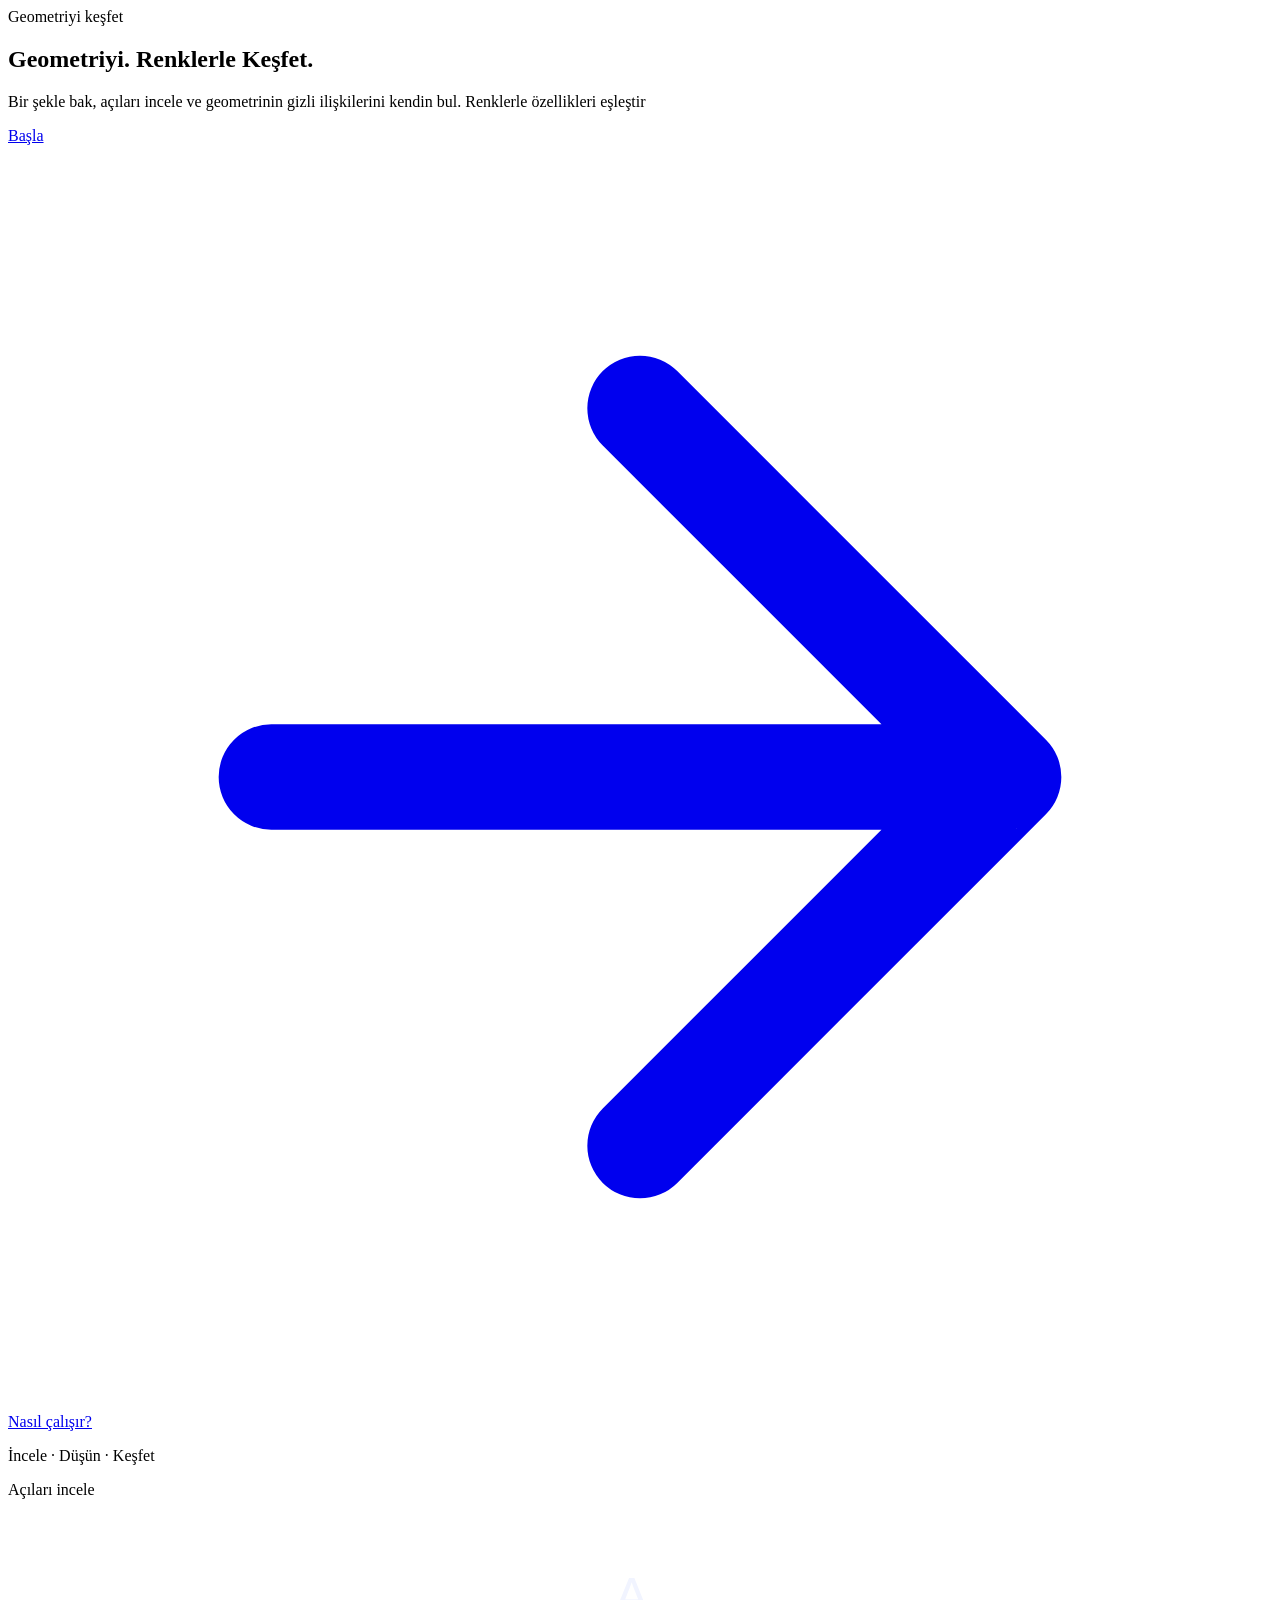
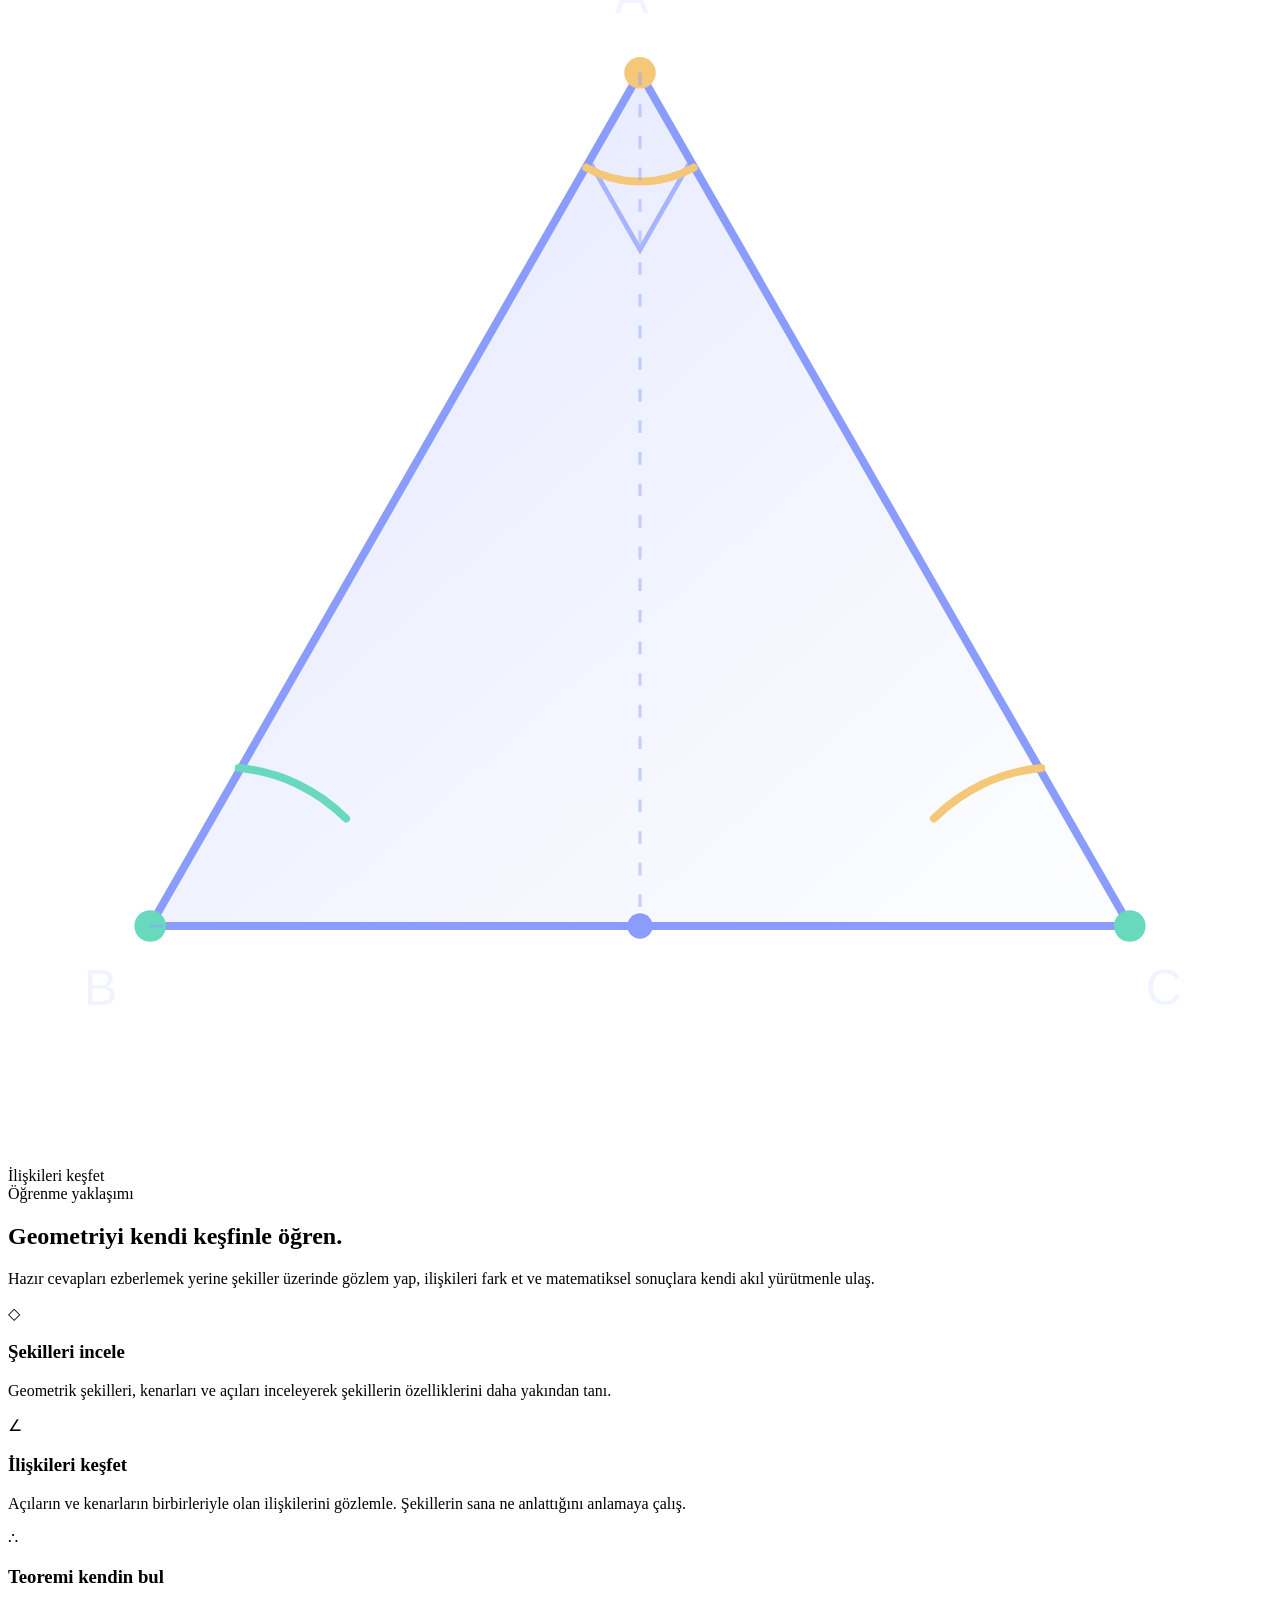
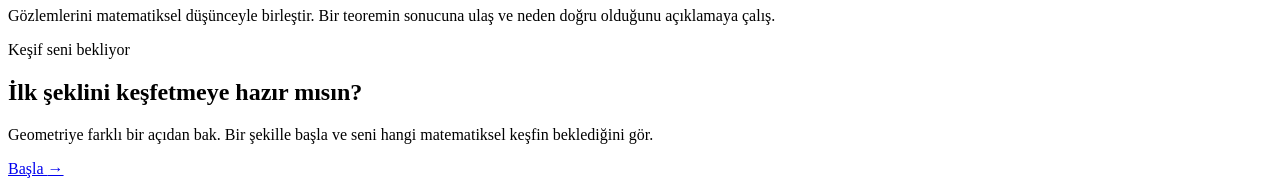
==== index.html @ 7db3d762 "release" ====
<!DOCTYPE html>
<html lang="tr">
<head>
    <meta charset="UTF-8">
    <meta name="viewport" content="width=device-width, initial-scale=1.0">
    <meta name="description" content="Geometriyi keşfet, şekilleri incele ve geometrik teoremleri kendin bul.">

    <title>GeoKeşif | Geometriyi Keşfet</title>

    <link rel="icon"  href="/assets/ico-Ushhj6MB.svg">
  <script type="module" crossorigin src="/assets/index-DdBkiCAL.js"></script>
  <link rel="stylesheet" crossorigin href="/assets/index-DwLYYvZM.css">
</head>

<body>
    <header id="header"></header>


    <main>
        <section class="hero container">
            <div class="hero-content">
                <div class="eyebrow">Geometriyi keşfet</div>

                <h1>
                    Geometriyi.
                    <span>Renklerle Keşfet.</span>
                </h1>

                <p class="hero-description">
                    Bir şekle bak, açıları incele ve geometrinin
                    gizli ilişkilerini kendin bul. Renklerle özellikleri eşleştir
                </p>

                <div class="hero-actions">
                    <!-- Bu adresi kendi etkinlik sayfanın adresiyle değiştir. -->
                    <a class="button button-primary" href="./courseSelector/index.html">
                        Başla

                        <svg viewBox="0 0 24 24" fill="none"
                             aria-hidden="true">
                            <path
                                d="M5 12H19M12 5L19 12L12 19"
                                stroke="currentColor"
                                stroke-width="2"
                                stroke-linecap="round"
                                stroke-linejoin="round"
                            />
                        </svg>
                    </a>

                    <a class="button button-secondary" href="#nasil-calisir">
                        Nasıl çalışır?
                    </a>
                </div>

                <p class="hero-note">
                    İncele · Düşün · Keşfet
                </p>
            </div>

            <div class="geometry-card" aria-label="Açıları işaretlenmiş geometrik üçgen çizimi">
                <span class="floating-label label-top">
                    <span class="label-dot"></span>
                    Açıları incele
                </span>

                <svg viewBox="0 0 400 400" fill="none"
                     role="img" aria-labelledby="triangle-title">
                    <title id="triangle-title">
                        Açıları ve kenarları gösterilen bir üçgen
                    </title>

                    <defs>
                        <linearGradient id="triangle-fill"
                                        x1="90" y1="80"
                                        x2="310" y2="330"
                                        gradientUnits="userSpaceOnUse">
                            <stop stop-color="#8b9cff" stop-opacity=".22"/>
                            <stop offset="1" stop-color="#8b9cff"
                                  stop-opacity=".02"/>
                        </linearGradient>
                    </defs>

                    <path
                        d="M200 55L45 325H355L200 55Z"
                        fill="url(#triangle-fill)"
                        stroke="#8b9cff"
                        stroke-width="2.5"
                        stroke-linejoin="round"
                    />

                    <path
                        d="M184 83L200 111L216 83"
                        stroke="#8b9cff"
                        stroke-opacity=".7"
                        stroke-width="1.5"
                    />

                    <path
                        d="M73 275A55 55 0 0 1 107 291"
                        stroke="#68d9bd"
                        stroke-width="2.5"
                        stroke-linecap="round"
                    />

                    <path
                        d="M293 291A55 55 0 0 1 327 275"
                        stroke="#f5c779"
                        stroke-width="2.5"
                        stroke-linecap="round"
                    />

                    <path
                        d="M183 85A35 35 0 0 0 217 85"
                        stroke="#f5c779"
                        stroke-width="2.5"
                        stroke-linecap="round"
                    />

                    <circle cx="200" cy="55" r="5" fill="#f5c779"/>
                    <circle cx="45" cy="325" r="5" fill="#68d9bd"/>
                    <circle cx="355" cy="325" r="5" fill="#68d9bd"/>

                    <g fill="#f1f4ff" font-size="16"
                       font-family="Segoe UI, Arial, sans-serif">
                        <text x="192" y="36">A</text>
                        <text x="24" y="350">B</text>
                        <text x="360" y="350">C</text>
                    </g>

                    <g stroke="#8b9cff" stroke-opacity=".45"
                       stroke-dasharray="4 6">
                        <path d="M200 55V325"/>
                        <path d="M45 325H355"/>
                    </g>

                    <circle cx="200" cy="325" r="4" fill="#8b9cff"/>
                </svg>

                <span class="floating-label label-bottom">
                    <span class="label-dot"></span>
                    İlişkileri keşfet
                </span>
            </div>
        </section>

        <section class="section" id="nasil-calisir">
            <div class="container">
                <div class="section-heading">
                    <div class="eyebrow">Öğrenme yaklaşımı</div>

                    <h2>Geometriyi kendi keşfinle öğren.</h2>

                    <p>
                        Hazır cevapları ezberlemek yerine şekiller üzerinde
                        gözlem yap, ilişkileri fark et ve matematiksel
                        sonuçlara kendi akıl yürütmenle ulaş.
                    </p>
                </div>

                <div class="features">
                    <article class="feature-card">
                        <div class="feature-icon" aria-hidden="true">
                            ◇
                        </div>

                        <h3>Şekilleri incele</h3>

                        <p>
                            Geometrik şekilleri, kenarları ve açıları
                            inceleyerek şekillerin özelliklerini daha
                            yakından tanı.
                        </p>
                    </article>

                    <article class="feature-card">
                        <div class="feature-icon" aria-hidden="true">
                            ∠
                        </div>

                        <h3>İlişkileri keşfet</h3>

                        <p>
                            Açıların ve kenarların birbirleriyle olan
                            ilişkilerini gözlemle. Şekillerin sana
                            ne anlattığını anlamaya çalış.
                        </p>
                    </article>

                    <article class="feature-card">
                        <div class="feature-icon" aria-hidden="true">
                            ∴
                        </div>

                        <h3>Teoremi kendin bul</h3>

                        <p>
                            Gözlemlerini matematiksel düşünceyle birleştir.
                            Bir teoremin sonucuna ulaş ve neden doğru
                            olduğunu açıklamaya çalış.
                        </p>
                    </article>
                </div>
            </div>
        </section>

        <section class="start-section container">
            <div class="start-card">
                <div class="eyebrow">Keşif seni bekliyor</div>

                <h2>İlk şeklini keşfetmeye hazır mısın?</h2>

                <p>
                    Geometriye farklı bir açıdan bak. Bir şekille başla
                    ve seni hangi matematiksel keşfin beklediğini gör.
                </p>

                <!-- Bu adresi de etkinlik sayfanın adresiyle eşleştir. -->
                <a class="button button-primary" href="./courseSelector/index.html">
                    Başla
                    <span aria-hidden="true">→</span>
                </a>
            </div>
        </section>
    </main>

    <footer id="iletisim"></footer>
</body>
</html>
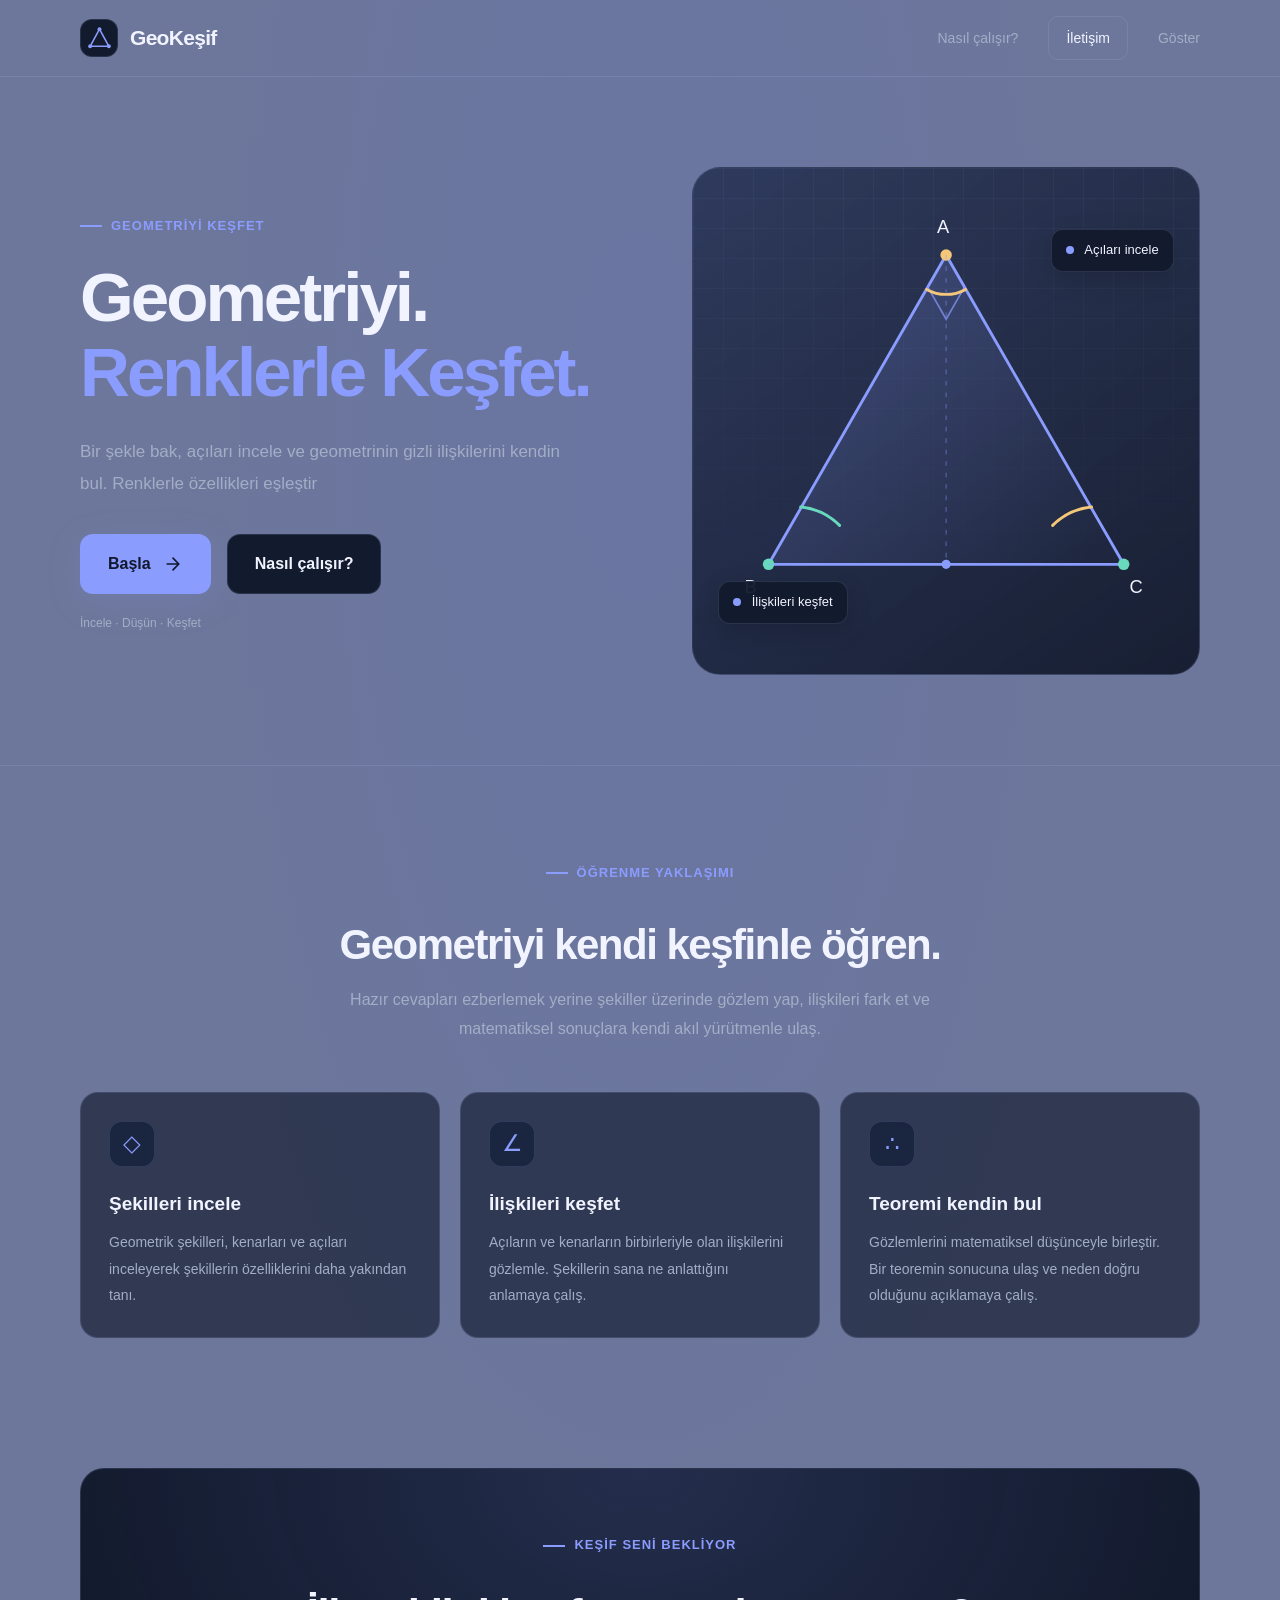
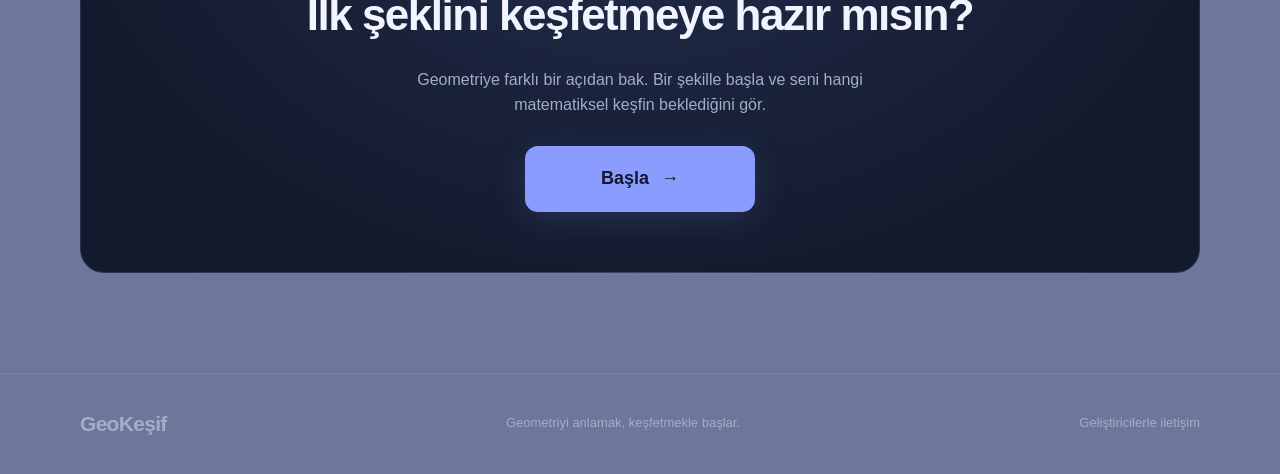
==== commit 964f11b2: "release" ====
--- a/index.html
+++ b/index.html
@@ -7,11 +7,14 @@
 
     <title>GeoKeşif | Geometriyi Keşfet</title>
 
-    <link rel="icon"  href="/assets/ico-Ushhj6MB.svg">+    <link rel="icon"  href="./assets/ico-Ushhj6MB.svg">  
-  <script type="module" crossorigin src="/assets/index-DdBkiCAL.js"></script>
-  <link rel="stylesheet" crossorigin href="/assets/index-DwLYYvZM.css">
+  <script type="module" crossorigin src="./assets/main-BO-deDFX.js"></script>
+  <link rel="modulepreload" crossorigin href="./assets/rolldown-runtime-B8xr6ykz.js">
+  <link rel="modulepreload" crossorigin href="./assets/contactBar-CVqPLiaB.js">
+  <link rel="stylesheet" crossorigin href="./assets/contactBar-Cw7npN7y.css">
+  <link rel="stylesheet" crossorigin href="./assets/main-C66jCIww.css">
 </head>
 
 <body>
--- a/assets/contactBar-Cw7npN7y.css
+++ b/assets/contactBar-Cw7npN7y.css
@@ -0,0 +1 @@
+:root{--lightningcss-light: ;--lightningcss-dark:initial;color-scheme:dark;--background:#0b1020;--surface:#121a2d;--surface-light:#1a2540;--primary:#8b9cff;--primary-hover:#a8b4ff;--text:#f1f4ff;--text-secondary:#a2adc6;--border:#b4c3ff24}html{scroll-behavior:smooth}body{background:radial-gradient(ellipse at 50% 20%, #5669c826, transparent 55%), var(--background);min-height:100vh;color:var(--text);font-family:Segoe UI,Arial,sans-serif;line-height:1.6}a{color:inherit;text-decoration:none}button,a{-webkit-tap-highlight-color:transparent}.container{width:min(1120px,100% - 40px);margin-inline:auto}h1{letter-spacing:-3px;max-width:620px;font-size:clamp(42px,5.4vw,70px);font-weight:800;line-height:1.08}h1 span{color:var(--primary)}.button{min-height:60px;font:inherit;cursor:pointer;border:1px solid #0000;border-radius:13px;justify-content:center;align-items:center;gap:12px;padding:0 27px;font-size:16px;font-weight:750;transition:transform .2s,background .2s,border-color .2s;display:inline-flex}.button:hover{transform:translateY(-2px)}.button-primary{background:var(--primary);color:#11172c;box-shadow:0 8px 35px #8b9cff26}.button-primary:hover{background:var(--primary-hover)}.button-primary svg{width:20px;height:20px}.button-secondary{border-color:var(--border);background:var(--surface);color:var(--text)}.button-secondary:hover{background:var(--surface-light)}header{border-bottom:1px solid var(--border)}.navbar{justify-content:space-between;align-items:center;gap:24px;min-height:76px;display:flex}.logo{letter-spacing:-.7px;align-items:center;gap:12px;font-size:21px;font-weight:800;display:inline-flex}.logo-icon{border:1px solid var(--border);background:var(--surface);border-radius:12px;place-items:center;width:38px;height:38px;display:grid}.logo-icon svg{width:25px;height:25px}.nav-links{color:var(--text-secondary);align-items:center;gap:30px;font-size:14px;display:flex}.nav-links a:hover{color:var(--text)}.nav-cta{border:1px solid var(--border);border-radius:10px;padding:10px 17px;transition:background .2s;color:var(--text)!important}.nav-cta:hover{background:var(--surface-light)}footer{border-top:1px solid var(--border)}.footer-content{min-height:100px;color:var(--text-secondary);flex-wrap:wrap;justify-content:space-between;align-items:center;gap:20px;font-size:13px;display:flex}.footer-links{flex-wrap:wrap;gap:22px;display:flex}.footer-links a:hover{color:var(--text)}a:focus-visible,button:focus-visible{outline:3px solid var(--primary);outline-offset:4px}@media (width<=800px){.hero{grid-template-columns:1fr;gap:42px;min-height:auto;padding-block:65px}.hero-content{text-align:center}.eyebrow{justify-content:center}.hero-description{margin-inline:auto}.hero-actions{justify-content:center}.geometry-card{width:min(100%,480px);margin-inline:auto}.features{grid-template-columns:1fr}.feature-card{padding:24px}.section{padding-block:65px}}@media (width<=520px){.container{width:calc(100% - 28px)}.navbar{min-height:68px}.logo{font-size:18px}.nav-links{gap:12px;font-size:12px}.nav-links .nav-cta{padding:8px 10px}h1{letter-spacing:-2px;font-size:43px}.hero-description{font-size:15px}.hero-actions{flex-direction:column;align-items:stretch}.button{width:100%}.start-card{padding:42px 20px}.footer-content{text-align:center;justify-content:center;padding-block:25px}.footer-links{justify-content:center}}#content{flex:1;justify-content:center;min-width:0;min-height:0;display:flex}
--- a/assets/main-C66jCIww.css
+++ b/assets/main-C66jCIww.css
@@ -0,0 +1 @@
+:root{--lightningcss-light: ;--lightningcss-dark:initial;color-scheme:dark;--background:#6d779b;--surface:#121a2d;--surface-light:#1a2540;--primary:#8b9cff;--primary-hover:#a8b4ff;--text:#f1f4ff;--text-secondary:#a2adc6;--border:#b4c3ff24}*{box-sizing:border-box;margin:0;padding:0}.hero{grid-template-columns:1.05fr .95fr;align-items:center;gap:50px;min-height:660px;padding-block:90px;display:grid}.eyebrow{color:var(--primary);letter-spacing:1px;text-transform:uppercase;align-items:center;gap:9px;margin-bottom:24px;font-size:13px;font-weight:700;display:inline-flex}.eyebrow:before{content:"";background:var(--primary);width:22px;height:2px}.hero-description{max-width:510px;color:var(--text-secondary);margin-top:26px;font-size:17px;line-height:1.9}.hero-actions{flex-wrap:wrap;align-items:center;gap:16px;margin-top:34px;display:flex}.hero-note{color:var(--text-secondary);margin-top:20px;font-size:12px}.geometry-card{aspect-ratio:1;border:1px solid var(--border);background:linear-gradient(145deg,#202c4ccc,#0e1527e6);border-radius:28px;place-items:center;min-width:0;display:grid;position:relative;overflow:hidden}.geometry-card:before{content:"";background-image:linear-gradient(#a0b2ff0e 1px,#0000 1px),linear-gradient(90deg,#a0b2ff0e 1px,#0000 1px);background-size:30px 30px;position:absolute;inset:0;-webkit-mask-image:linear-gradient(#000,#0000 90%);mask-image:linear-gradient(#000,#0000 90%)}.geometry-card svg{width:100%;height:100%;padding:24px;position:relative;overflow:visible}.floating-label{z-index:1;border:1px solid var(--border);color:var(--text);background:#121a2df2;border-radius:12px;padding:10px 14px;font-size:13px;position:absolute;box-shadow:0 8px 25px #00000026}.label-top{top:12%;right:5%}.label-bottom{bottom:10%;left:5%}.label-dot{background:#8b9cff;border-radius:50%;width:8px;height:8px;margin-right:7px;display:inline-block}.section{border-top:1px solid var(--border);padding-block:90px}.section-heading{text-align:center;max-width:650px;margin:0 auto 48px}.section-heading h2{letter-spacing:-1.5px;margin-top:12px;font-size:clamp(30px,4vw,42px);line-height:1.2}.section-heading p{color:var(--text-secondary);margin-top:16px;line-height:1.8}.features{grid-template-columns:repeat(3,minmax(0,1fr));gap:20px;display:grid}.feature-card{border:1px solid var(--border);background:#121a2da6;border-radius:18px;padding:28px}.feature-icon{border:1px solid var(--border);background:var(--surface-light);width:46px;height:46px;color:var(--primary);border-radius:13px;place-items:center;font-size:23px;display:grid}.feature-card h3{margin-top:22px;font-size:19px}.feature-card p{color:var(--text-secondary);margin-top:10px;font-size:14px;line-height:1.9}.start-section{padding-block:40px 100px}.start-card{border:1px solid var(--border);background:radial-gradient(ellipse at 50% 0%, #8b9cff26, transparent 75%), var(--surface);text-align:center;border-radius:24px;padding:60px 30px}.start-card h2{letter-spacing:-1.5px;font-size:clamp(30px,4vw,44px)}.start-card p{max-width:520px;color:var(--text-secondary);margin:16px auto 28px}.start-card .button{min-width:230px;min-height:66px;font-size:18px}
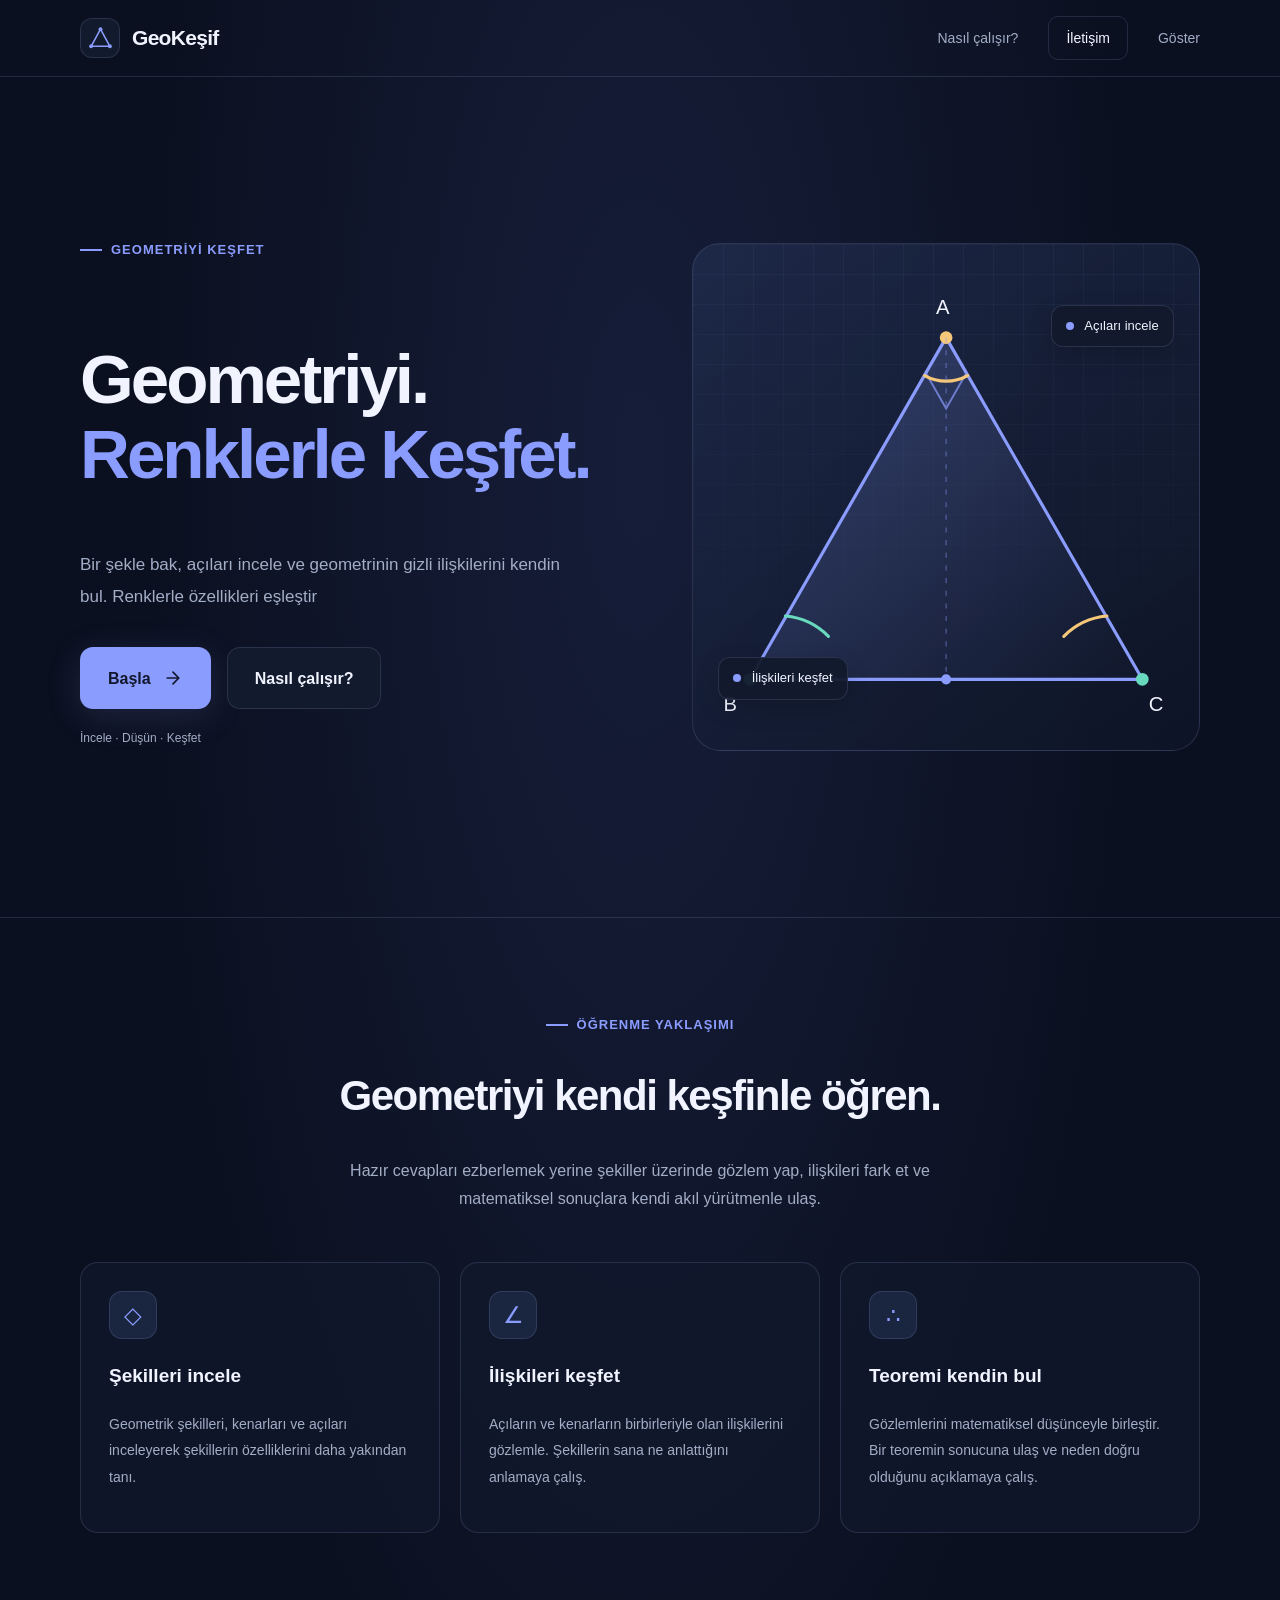
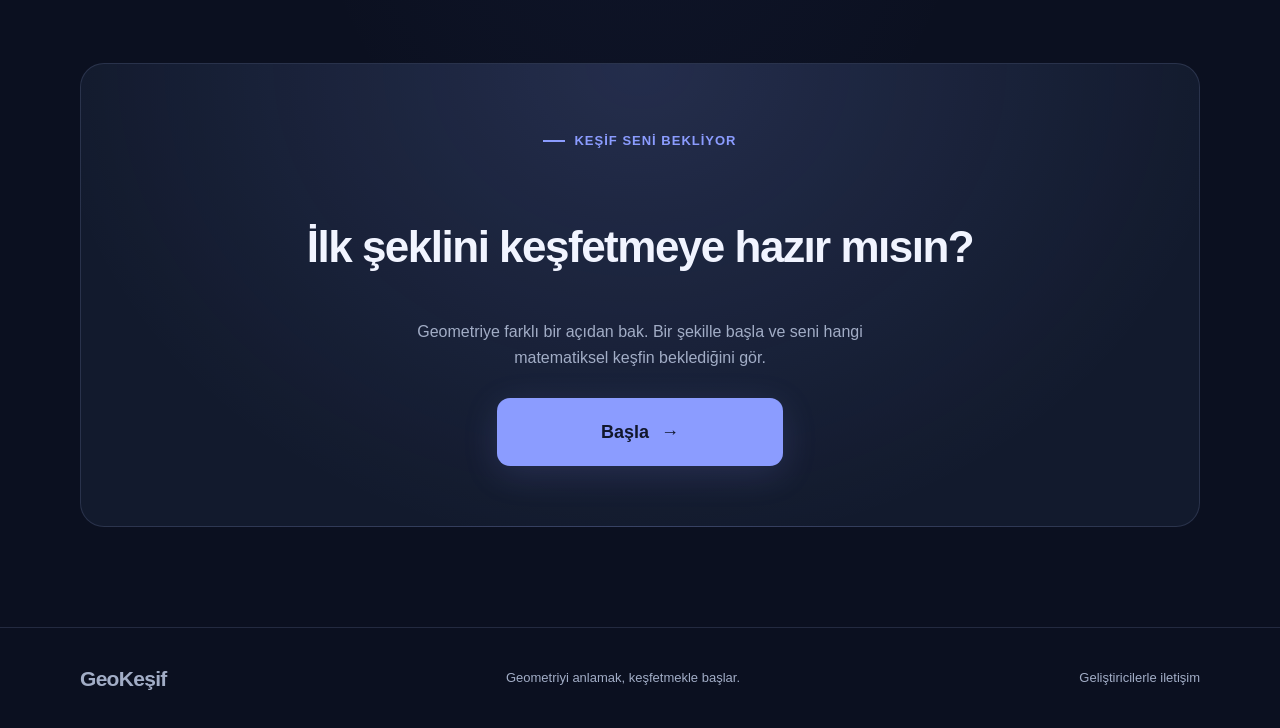
==== commit c009150e: "release" ====
--- a/index.html
+++ b/index.html
@@ -10,17 +10,15 @@
     <link rel="icon"  href="./assets/ico-Ushhj6MB.svg">  
-  <script type="module" crossorigin src="./assets/main-BO-deDFX.js"></script>
+  <script type="module" crossorigin src="./assets/main-CVeOtDM6.js"></script>
   <link rel="modulepreload" crossorigin href="./assets/rolldown-runtime-B8xr6ykz.js">
   <link rel="modulepreload" crossorigin href="./assets/contactBar-CVqPLiaB.js">
   <link rel="stylesheet" crossorigin href="./assets/contactBar-Cw7npN7y.css">
-  <link rel="stylesheet" crossorigin href="./assets/main-C66jCIww.css">
+  <link rel="stylesheet" crossorigin href="./assets/main-CIuwvWe5.css">
 </head>
 
-<body>
-    <header id="header"></header>
--
+<body class="main-page">
+    <header id="header"></header> 
     <main>
         <section class="hero container">
--- a/assets/main-CIuwvWe5.css
+++ b/assets/main-CIuwvWe5.css
@@ -0,0 +1 @@
+.main-page :root{--lightningcss-light: ;--lightningcss-dark:initial;color-scheme:dark;--background:#6d779b;--surface:#121a2d;--surface-light:#1a2540;--primary:#8b9cff;--primary-hover:#a8b4ff;--text:#f1f4ff;--text-secondary:#a2adc6;--border:#b4c3ff24}.main-page{box-sizing:border-box;margin:0;padding:0}.main-page .hero{grid-template-columns:1.05fr .95fr;align-items:center;gap:50px;min-height:660px;padding-block:90px;display:grid}.main-page .eyebrow{color:var(--primary);letter-spacing:1px;text-transform:uppercase;align-items:center;gap:9px;margin-bottom:24px;font-size:13px;font-weight:700;display:inline-flex}.main-page .eyebrow:before{content:"";background:var(--primary);width:22px;height:2px}.main-page .hero-description{max-width:510px;color:var(--text-secondary);margin-top:26px;font-size:17px;line-height:1.9}.main-page .hero-actions{flex-wrap:wrap;align-items:center;gap:16px;margin-top:34px;display:flex}.main-page .hero-note{color:var(--text-secondary);margin-top:20px;font-size:12px}.main-page .geometry-card{aspect-ratio:1;border:1px solid var(--border);background:linear-gradient(145deg,#202c4ccc,#0e1527e6);border-radius:28px;place-items:center;min-width:0;display:grid;position:relative;overflow:hidden}.main-page .geometry-card:before{content:"";background-image:linear-gradient(#a0b2ff0e 1px,#0000 1px),linear-gradient(90deg,#a0b2ff0e 1px,#0000 1px);background-size:30px 30px;position:absolute;inset:0;-webkit-mask-image:linear-gradient(#000,#0000 90%);mask-image:linear-gradient(#000,#0000 90%)}.main-page .geometry-card svg{width:100%;height:100%;padding:24px;position:relative;overflow:visible}.main-page .floating-label{z-index:1;border:1px solid var(--border);color:var(--text);background:#121a2df2;border-radius:12px;padding:10px 14px;font-size:13px;position:absolute;box-shadow:0 8px 25px #00000026}.main-page .label-top{top:12%;right:5%}.main-page .label-bottom{bottom:10%;left:5%}.main-page .label-dot{background:#8b9cff;border-radius:50%;width:8px;height:8px;margin-right:7px;display:inline-block}.main-page .section{border-top:1px solid var(--border);padding-block:90px}.main-page .section-heading{text-align:center;max-width:650px;margin:0 auto 48px}.main-page .section-heading h2{letter-spacing:-1.5px;margin-top:12px;font-size:clamp(30px,4vw,42px);line-height:1.2}.main-page .section-heading p{color:var(--text-secondary);margin-top:16px;line-height:1.8}.main-page .features{grid-template-columns:repeat(3,minmax(0,1fr));gap:20px;display:grid}.main-page .feature-card{border:1px solid var(--border);background:#121a2da6;border-radius:18px;padding:28px}.main-page .feature-icon{border:1px solid var(--border);background:var(--surface-light);width:46px;height:46px;color:var(--primary);border-radius:13px;place-items:center;font-size:23px;display:grid}.main-page .feature-card h3{margin-top:22px;font-size:19px}.main-page .feature-card p{color:var(--text-secondary);margin-top:10px;font-size:14px;line-height:1.9}.main-page .start-section{padding-block:40px 100px}.main-page .start-card{border:1px solid var(--border);background:radial-gradient(ellipse at 50% 0%, #8b9cff26, transparent 75%), var(--surface);text-align:center;border-radius:24px;padding:60px 30px}.main-page .start-card h2{letter-spacing:-1.5px;font-size:clamp(30px,4vw,44px)}.main-page .start-card p{max-width:520px;color:var(--text-secondary);margin:16px auto 28px}.main-page .start-card .button{min-width:230px;min-height:66px;font-size:18px}
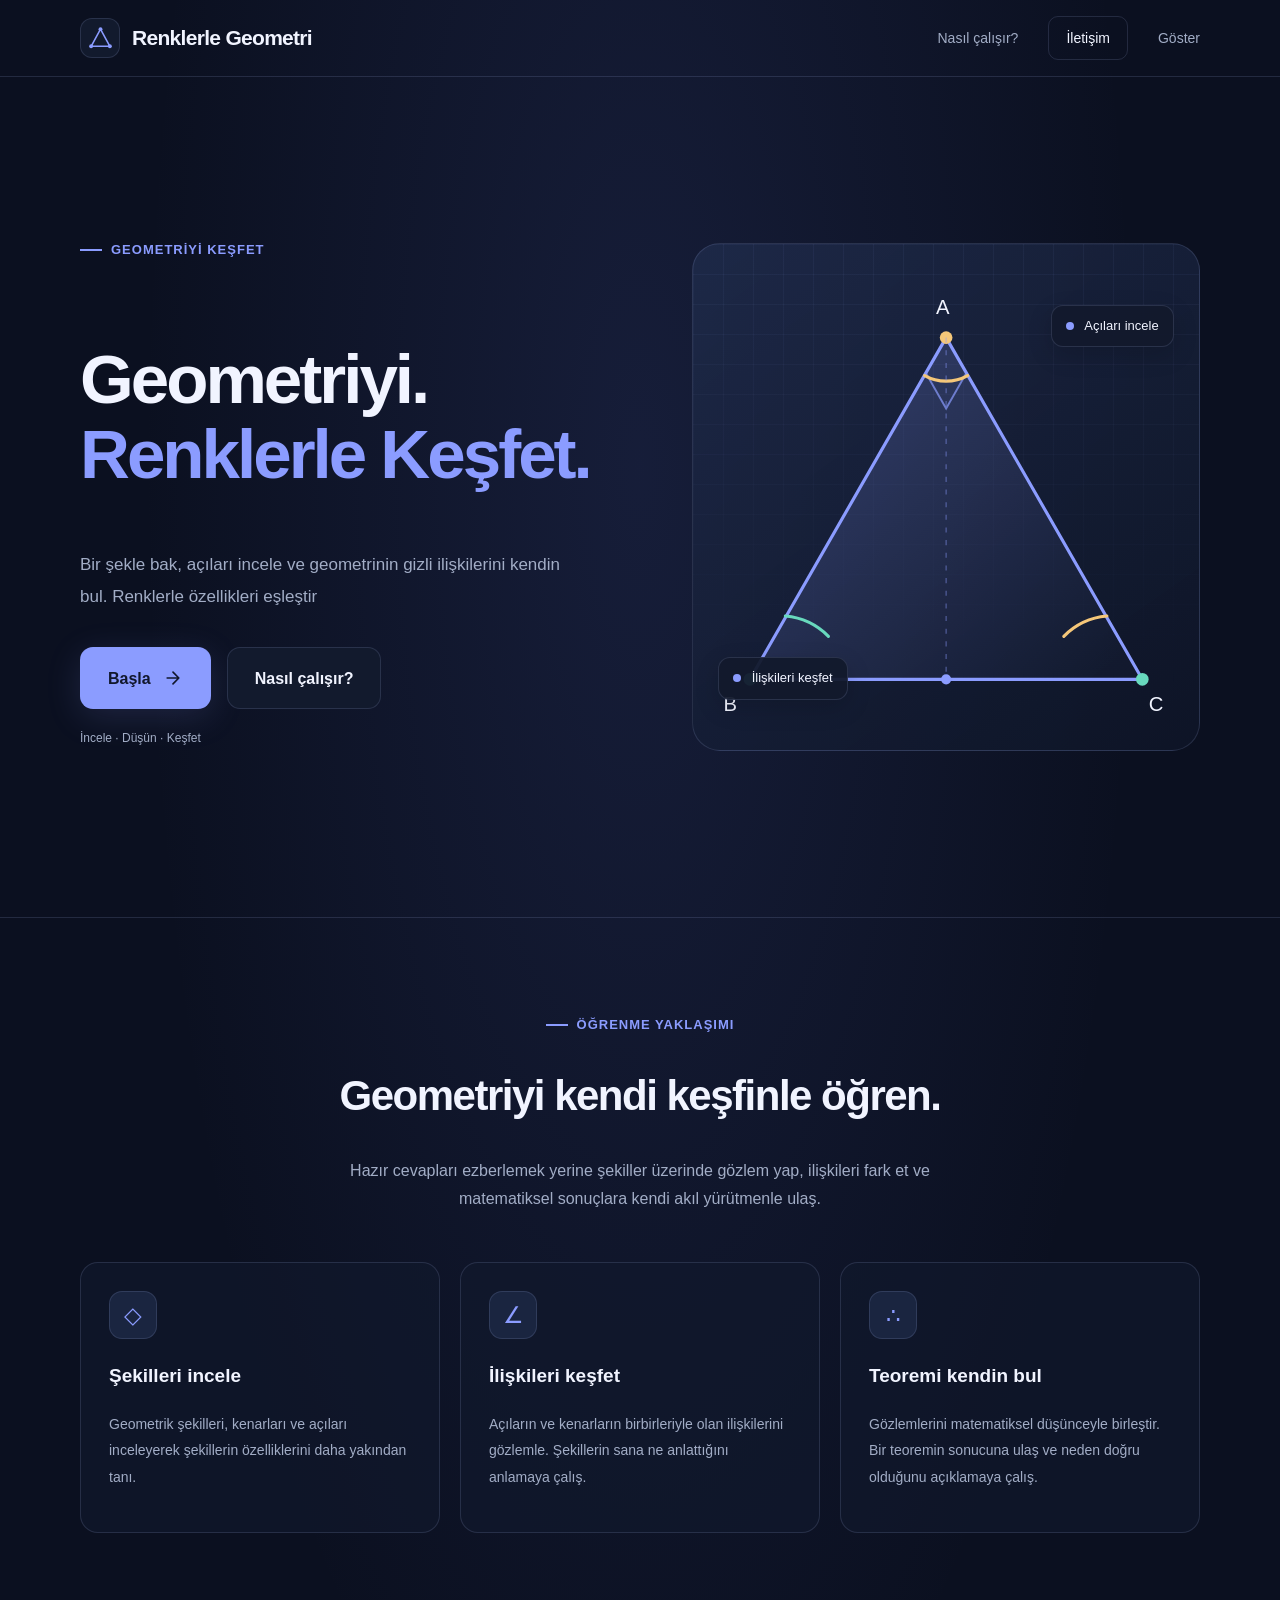
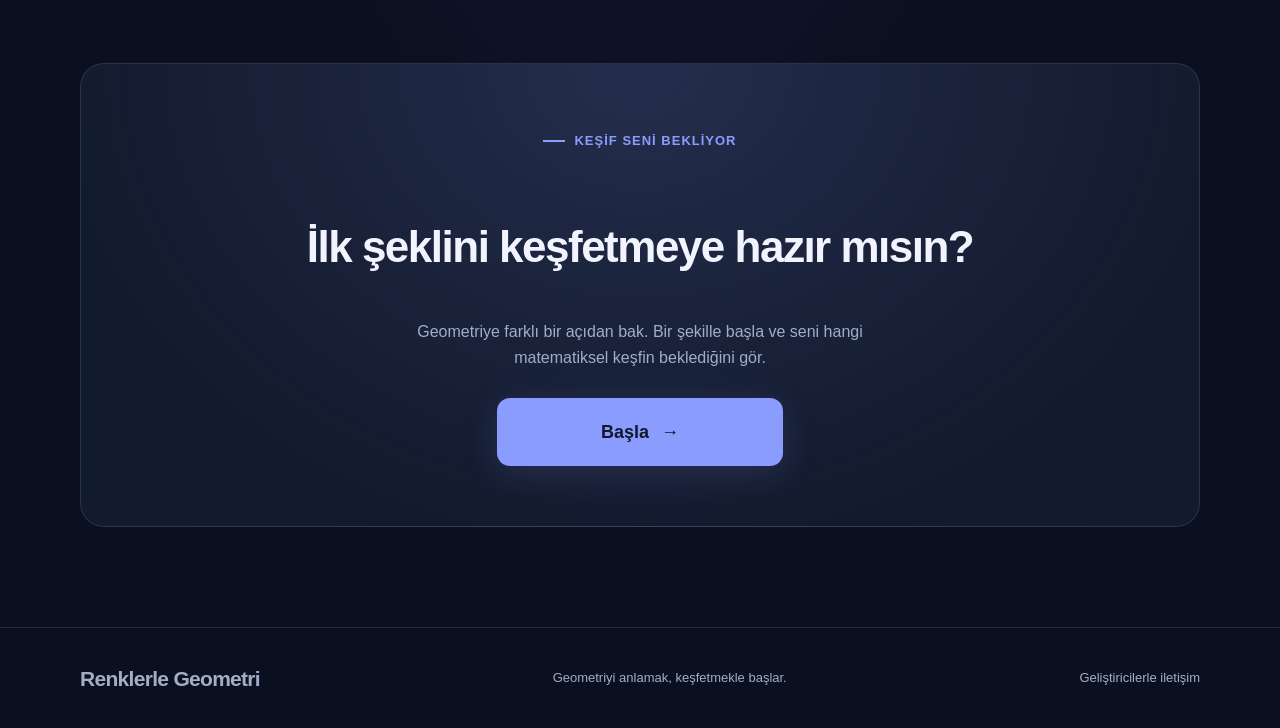
==== commit 03ce48fb: "last push(probally)" ====
--- a/index.html
+++ b/index.html
@@ -1,233 +1,198 @@
-<!DOCTYPE html>
-<html lang="tr">
-<head>
-    <meta charset="UTF-8">
-    <meta name="viewport" content="width=device-width, initial-scale=1.0">
-    <meta name="description" content="Geometriyi keşfet, şekilleri incele ve geometrik teoremleri kendin bul.">
-
-    <title>GeoKeşif | Geometriyi Keşfet</title>
-
-    <link rel="icon"  href="./assets/ico-Ushhj6MB.svg">--
-  <script type="module" crossorigin src="./assets/main-CVeOtDM6.js"></script>
+<!DOCTYPE html>
+<html lang="tr">
+
+<head>
+    <meta charset="UTF-8">
+    <meta name="viewport" content="width=device-width, initial-scale=1.0">
+    <meta name="description" content="Geometriyi keşfet, şekilleri incele ve geometrik teoremleri kendin bul.">
+
+    <title>Renklerle Geometri | Geometriyi Keşfet</title>
+
+    <link rel="icon" href="./assets/ico-Ushhj6MB.svg">
+
+
+  <script type="module" crossorigin src="./assets/main-DcZAtLIF.js"></script>
   <link rel="modulepreload" crossorigin href="./assets/rolldown-runtime-B8xr6ykz.js">
-  <link rel="modulepreload" crossorigin href="./assets/contactBar-CVqPLiaB.js">
-  <link rel="stylesheet" crossorigin href="./assets/contactBar-Cw7npN7y.css">
+  <link rel="modulepreload" crossorigin href="./assets/contactBar-Cj_jjGYL.js">
+  <link rel="stylesheet" crossorigin href="./assets/contactBar-DJhipNOu.css">
   <link rel="stylesheet" crossorigin href="./assets/main-CIuwvWe5.css">
-</head>
-
-<body class="main-page">
-    <header id="header"></header>-
-    <main>
-        <section class="hero container">
-            <div class="hero-content">
-                <div class="eyebrow">Geometriyi keşfet</div>
-
-                <h1>
-                    Geometriyi.
-                    <span>Renklerle Keşfet.</span>
-                </h1>
-
-                <p class="hero-description">
-                    Bir şekle bak, açıları incele ve geometrinin
-                    gizli ilişkilerini kendin bul. Renklerle özellikleri eşleştir
-                </p>
-
-                <div class="hero-actions">
-                    <!-- Bu adresi kendi etkinlik sayfanın adresiyle değiştir. -->
-                    <a class="button button-primary" href="./courseSelector/index.html">
-                        Başla
-
-                        <svg viewBox="0 0 24 24" fill="none"
-                             aria-hidden="true">
-                            <path
-                                d="M5 12H19M12 5L19 12L12 19"
-                                stroke="currentColor"
-                                stroke-width="2"
-                                stroke-linecap="round"
-                                stroke-linejoin="round"
-                            />
-                        </svg>
-                    </a>
-
-                    <a class="button button-secondary" href="#nasil-calisir">
-                        Nasıl çalışır?
-                    </a>
-                </div>
-
-                <p class="hero-note">
-                    İncele · Düşün · Keşfet
-                </p>
-            </div>
-
-            <div class="geometry-card" aria-label="Açıları işaretlenmiş geometrik üçgen çizimi">
-                <span class="floating-label label-top">
-                    <span class="label-dot"></span>
-                    Açıları incele
-                </span>
-
-                <svg viewBox="0 0 400 400" fill="none"
-                     role="img" aria-labelledby="triangle-title">
-                    <title id="triangle-title">
-                        Açıları ve kenarları gösterilen bir üçgen
-                    </title>
-
-                    <defs>
-                        <linearGradient id="triangle-fill"
-                                        x1="90" y1="80"
-                                        x2="310" y2="330"
-                                        gradientUnits="userSpaceOnUse">
-                            <stop stop-color="#8b9cff" stop-opacity=".22"/>
-                            <stop offset="1" stop-color="#8b9cff"
-                                  stop-opacity=".02"/>
-                        </linearGradient>
-                    </defs>
-
-                    <path
-                        d="M200 55L45 325H355L200 55Z"
-                        fill="url(#triangle-fill)"
-                        stroke="#8b9cff"
-                        stroke-width="2.5"
-                        stroke-linejoin="round"
-                    />
-
-                    <path
-                        d="M184 83L200 111L216 83"
-                        stroke="#8b9cff"
-                        stroke-opacity=".7"
-                        stroke-width="1.5"
-                    />
-
-                    <path
-                        d="M73 275A55 55 0 0 1 107 291"
-                        stroke="#68d9bd"
-                        stroke-width="2.5"
-                        stroke-linecap="round"
-                    />
-
-                    <path
-                        d="M293 291A55 55 0 0 1 327 275"
-                        stroke="#f5c779"
-                        stroke-width="2.5"
-                        stroke-linecap="round"
-                    />
-
-                    <path
-                        d="M183 85A35 35 0 0 0 217 85"
-                        stroke="#f5c779"
-                        stroke-width="2.5"
-                        stroke-linecap="round"
-                    />
-
-                    <circle cx="200" cy="55" r="5" fill="#f5c779"/>
-                    <circle cx="45" cy="325" r="5" fill="#68d9bd"/>
-                    <circle cx="355" cy="325" r="5" fill="#68d9bd"/>
-
-                    <g fill="#f1f4ff" font-size="16"
-                       font-family="Segoe UI, Arial, sans-serif">
-                        <text x="192" y="36">A</text>
-                        <text x="24" y="350">B</text>
-                        <text x="360" y="350">C</text>
-                    </g>
-
-                    <g stroke="#8b9cff" stroke-opacity=".45"
-                       stroke-dasharray="4 6">
-                        <path d="M200 55V325"/>
-                        <path d="M45 325H355"/>
-                    </g>
-
-                    <circle cx="200" cy="325" r="4" fill="#8b9cff"/>
-                </svg>
-
-                <span class="floating-label label-bottom">
-                    <span class="label-dot"></span>
-                    İlişkileri keşfet
-                </span>
-            </div>
-        </section>
-
-        <section class="section" id="nasil-calisir">
-            <div class="container">
-                <div class="section-heading">
-                    <div class="eyebrow">Öğrenme yaklaşımı</div>
-
-                    <h2>Geometriyi kendi keşfinle öğren.</h2>
-
-                    <p>
-                        Hazır cevapları ezberlemek yerine şekiller üzerinde
-                        gözlem yap, ilişkileri fark et ve matematiksel
-                        sonuçlara kendi akıl yürütmenle ulaş.
-                    </p>
-                </div>
-
-                <div class="features">
-                    <article class="feature-card">
-                        <div class="feature-icon" aria-hidden="true">
-                            ◇
-                        </div>
-
-                        <h3>Şekilleri incele</h3>
-
-                        <p>
-                            Geometrik şekilleri, kenarları ve açıları
-                            inceleyerek şekillerin özelliklerini daha
-                            yakından tanı.
-                        </p>
-                    </article>
-
-                    <article class="feature-card">
-                        <div class="feature-icon" aria-hidden="true">
-                            ∠
-                        </div>
-
-                        <h3>İlişkileri keşfet</h3>
-
-                        <p>
-                            Açıların ve kenarların birbirleriyle olan
-                            ilişkilerini gözlemle. Şekillerin sana
-                            ne anlattığını anlamaya çalış.
-                        </p>
-                    </article>
-
-                    <article class="feature-card">
-                        <div class="feature-icon" aria-hidden="true">
-                            ∴
-                        </div>
-
-                        <h3>Teoremi kendin bul</h3>
-
-                        <p>
-                            Gözlemlerini matematiksel düşünceyle birleştir.
-                            Bir teoremin sonucuna ulaş ve neden doğru
-                            olduğunu açıklamaya çalış.
-                        </p>
-                    </article>
-                </div>
-            </div>
-        </section>
-
-        <section class="start-section container">
-            <div class="start-card">
-                <div class="eyebrow">Keşif seni bekliyor</div>
-
-                <h2>İlk şeklini keşfetmeye hazır mısın?</h2>
-
-                <p>
-                    Geometriye farklı bir açıdan bak. Bir şekille başla
-                    ve seni hangi matematiksel keşfin beklediğini gör.
-                </p>
-
-                <!-- Bu adresi de etkinlik sayfanın adresiyle eşleştir. -->
-                <a class="button button-primary" href="./courseSelector/index.html">
-                    Başla
-                    <span aria-hidden="true">→</span>
-                </a>
-            </div>
-        </section>
-    </main>
-
-    <footer id="iletisim"></footer>
-</body>
+</head>
+
+<body class="main-page" id="desktopViewport">
+    <header id="header"></header>
+
+    <main>
+        <section class="hero container">
+            <div class="hero-content">
+                <div class="eyebrow">Geometriyi keşfet</div>
+
+                <h1>
+                    Geometriyi.
+                    <span>Renklerle Keşfet.</span>
+                </h1>
+
+                <p class="hero-description">
+                    Bir şekle bak, açıları incele ve geometrinin
+                    gizli ilişkilerini kendin bul. Renklerle özellikleri eşleştir
+                </p>
+
+                <div class="hero-actions">
+                    <!-- Bu adresi kendi etkinlik sayfanın adresiyle değiştir. -->
+                    <a class="button button-primary" href="./courseSelector/index.html">
+                        Başla
+
+                        <svg viewBox="0 0 24 24" fill="none" aria-hidden="true">
+                            <path d="M5 12H19M12 5L19 12L12 19" stroke="currentColor" stroke-width="2"
+                                stroke-linecap="round" stroke-linejoin="round" />
+                        </svg>
+                    </a>
+
+                    <a class="button button-secondary" href="#nasil-calisir">
+                        Nasıl çalışır?
+                    </a>
+                </div>
+
+                <p class="hero-note">
+                    İncele · Düşün · Keşfet
+                </p>
+            </div>
+
+            <div class="geometry-card" aria-label="Açıları işaretlenmiş geometrik üçgen çizimi">
+                <span class="floating-label label-top">
+                    <span class="label-dot"></span>
+                    Açıları incele
+                </span>
+
+                <svg viewBox="0 0 400 400" fill="none" role="img" aria-labelledby="triangle-title">
+                    <title id="triangle-title">
+                        Açıları ve kenarları gösterilen bir üçgen
+                    </title>
+
+                    <defs>
+                        <linearGradient id="triangle-fill" x1="90" y1="80" x2="310" y2="330"
+                            gradientUnits="userSpaceOnUse">
+                            <stop stop-color="#8b9cff" stop-opacity=".22" />
+                            <stop offset="1" stop-color="#8b9cff" stop-opacity=".02" />
+                        </linearGradient>
+                    </defs>
+
+                    <path d="M200 55L45 325H355L200 55Z" fill="url(#triangle-fill)" stroke="#8b9cff" stroke-width="2.5"
+                        stroke-linejoin="round" />
+
+                    <path d="M184 83L200 111L216 83" stroke="#8b9cff" stroke-opacity=".7" stroke-width="1.5" />
+
+                    <path d="M73 275A55 55 0 0 1 107 291" stroke="#68d9bd" stroke-width="2.5" stroke-linecap="round" />
+
+                    <path d="M293 291A55 55 0 0 1 327 275" stroke="#f5c779" stroke-width="2.5" stroke-linecap="round" />
+
+                    <path d="M183 85A35 35 0 0 0 217 85" stroke="#f5c779" stroke-width="2.5" stroke-linecap="round" />
+
+                    <circle cx="200" cy="55" r="5" fill="#f5c779" />
+                    <circle cx="45" cy="325" r="5" fill="#68d9bd" />
+                    <circle cx="355" cy="325" r="5" fill="#68d9bd" />
+
+                    <g fill="#f1f4ff" font-size="16" font-family="Segoe UI, Arial, sans-serif">
+                        <text x="192" y="36">A</text>
+                        <text x="24" y="350">B</text>
+                        <text x="360" y="350">C</text>
+                    </g>
+
+                    <g stroke="#8b9cff" stroke-opacity=".45" stroke-dasharray="4 6">
+                        <path d="M200 55V325" />
+                        <path d="M45 325H355" />
+                    </g>
+
+                    <circle cx="200" cy="325" r="4" fill="#8b9cff" />
+                </svg>
+
+                <span class="floating-label label-bottom">
+                    <span class="label-dot"></span>
+                    İlişkileri keşfet
+                </span>
+            </div>
+        </section>
+
+        <section class="section" id="nasil-calisir">
+            <div class="container">
+                <div class="section-heading">
+                    <div class="eyebrow">Öğrenme yaklaşımı</div>
+
+                    <h2>Geometriyi kendi keşfinle öğren.</h2>
+
+                    <p>
+                        Hazır cevapları ezberlemek yerine şekiller üzerinde
+                        gözlem yap, ilişkileri fark et ve matematiksel
+                        sonuçlara kendi akıl yürütmenle ulaş.
+                    </p>
+                </div>
+
+                <div class="features">
+                    <article class="feature-card">
+                        <div class="feature-icon" aria-hidden="true">
+                            ◇
+                        </div>
+
+                        <h3>Şekilleri incele</h3>
+
+                        <p>
+                            Geometrik şekilleri, kenarları ve açıları
+                            inceleyerek şekillerin özelliklerini daha
+                            yakından tanı.
+                        </p>
+                    </article>
+
+                    <article class="feature-card">
+                        <div class="feature-icon" aria-hidden="true">
+                            ∠
+                        </div>
+
+                        <h3>İlişkileri keşfet</h3>
+
+                        <p>
+                            Açıların ve kenarların birbirleriyle olan
+                            ilişkilerini gözlemle. Şekillerin sana
+                            ne anlattığını anlamaya çalış.
+                        </p>
+                    </article>
+
+                    <article class="feature-card">
+                        <div class="feature-icon" aria-hidden="true">
+                            ∴
+                        </div>
+
+                        <h3>Teoremi kendin bul</h3>
+
+                        <p>
+                            Gözlemlerini matematiksel düşünceyle birleştir.
+                            Bir teoremin sonucuna ulaş ve neden doğru
+                            olduğunu açıklamaya çalış.
+                        </p>
+                    </article>
+                </div>
+            </div>
+        </section>
+
+        <section class="start-section container">
+            <div class="start-card">
+                <div class="eyebrow">Keşif seni bekliyor</div>
+
+                <h2>İlk şeklini keşfetmeye hazır mısın?</h2>
+
+                <p>
+                    Geometriye farklı bir açıdan bak. Bir şekille başla
+                    ve seni hangi matematiksel keşfin beklediğini gör.
+                </p>
+
+                <!-- Bu adresi de etkinlik sayfanın adresiyle eşleştir. -->
+                <a class="button button-primary" href="./courseSelector/index.html">
+                    Başla
+                    <span aria-hidden="true">→</span>
+                </a>
+            </div>
+        </section>
+    </main>
+
+    <footer id="iletisim"></footer>
+</body>
+
 </html>
--- a/assets/contactBar-DJhipNOu.css
+++ b/assets/contactBar-DJhipNOu.css
@@ -0,0 +1 @@
+:root{--lightningcss-light: ;--lightningcss-dark:initial;color-scheme:dark;--background:#0b1020;--surface:#121a2d;--surface-light:#1a2540;--primary:#8b9cff;--primary-hover:#a8b4ff;--text:#f1f4ff;--text-secondary:#a2adc6;--border:#b4c3ff24}html{scroll-behavior:smooth}body{background:radial-gradient(ellipse at 50% 20%, #5669c826, transparent 55%), var(--background);min-height:100vh;color:var(--text);font-family:Segoe UI,Arial,sans-serif;line-height:1.6}a{color:inherit;text-decoration:none}button,a{-webkit-tap-highlight-color:transparent}.container{width:min(1120px,100% - 40px);margin-inline:auto}h1{letter-spacing:-3px;max-width:620px;font-size:clamp(42px,5.4vw,70px);font-weight:800;line-height:1.08}h1 span{color:var(--primary)}.button{min-height:60px;font:inherit;cursor:pointer;border:1px solid #0000;border-radius:13px;justify-content:center;align-items:center;gap:12px;padding:0 27px;font-size:16px;font-weight:750;transition:transform .2s,background .2s,border-color .2s;display:inline-flex}.button:hover{transform:translateY(-2px)}.button-primary{background:var(--primary);color:#11172c;box-shadow:0 8px 35px #8b9cff26}.button-primary:hover{background:var(--primary-hover)}.button-primary svg{width:20px;height:20px}.button-secondary{border-color:var(--border);background:var(--surface);color:var(--text)}.button-secondary:hover{background:var(--surface-light)}header{border-bottom:1px solid var(--border)}.navbar{justify-content:space-between;align-items:center;gap:24px;min-height:76px;display:flex}.logo{letter-spacing:-.7px;align-items:center;gap:12px;font-size:21px;font-weight:800;display:inline-flex}.logo-icon{border:1px solid var(--border);background:var(--surface);border-radius:12px;place-items:center;width:38px;height:38px;display:grid}.logo-icon svg{width:25px;height:25px}.nav-links{color:var(--text-secondary);align-items:center;gap:30px;font-size:14px;display:flex}.nav-links a:hover{color:var(--text)}.nav-cta{border:1px solid var(--border);border-radius:10px;padding:10px 17px;transition:background .2s;color:var(--text)!important}.nav-cta:hover{background:var(--surface-light)}footer{border-top:1px solid var(--border)}.footer-content{min-height:100px;color:var(--text-secondary);flex-wrap:wrap;justify-content:space-between;align-items:center;gap:20px;font-size:13px;display:flex}.footer-links{flex-wrap:wrap;gap:22px;display:flex}.footer-links a:hover{color:var(--text)}a:focus-visible,button:focus-visible{outline:3px solid var(--primary);outline-offset:4px}@media (width<=900px){.hero{grid-template-columns:1fr;gap:40px;height:auto;min-height:auto}.hero-content{width:100%}.geometry-card{width:min(100%,420px);margin:0 auto}.geometry-card svg{width:100%;height:auto}}@media (width<=800px){.hero{grid-template-columns:1fr;gap:42px;min-height:auto;padding-block:65px}.hero-content{text-align:center}.eyebrow{justify-content:center}.hero-description{margin-inline:auto}.hero-actions{justify-content:center}.geometry-card{width:min(100%,480px);margin-inline:auto}.features{grid-template-columns:1fr}.feature-card{padding:24px}.section{padding-block:65px}}@media (width<=520px){.container{width:calc(100% - 28px)}.navbar{min-height:68px}.logo{font-size:18px}.nav-links{gap:12px;font-size:12px}.nav-links .nav-cta{padding:8px 10px}h1{letter-spacing:-2px;font-size:43px}.hero-description{font-size:15px}.hero-actions{flex-direction:column;align-items:stretch}.button{width:100%}.start-card{padding:42px 20px}.footer-content{text-align:center;justify-content:center;padding-block:25px}.footer-links{justify-content:center}}#content{flex:1;justify-content:center;min-width:0;min-height:0;display:flex}html,body{width:100%;min-height:100%;margin:0}#desktopViewport{width:100%;min-height:100vh}@media (width<=600px) and (orientation:portrait){html{width:100%;height:100%;overflow:hidden}body#desktopViewport{transform-origin:0 0;width:100dvh;height:100vw;min-height:0;position:fixed;top:0;left:100vw;overflow:hidden auto;transform:rotate(90deg)}}
